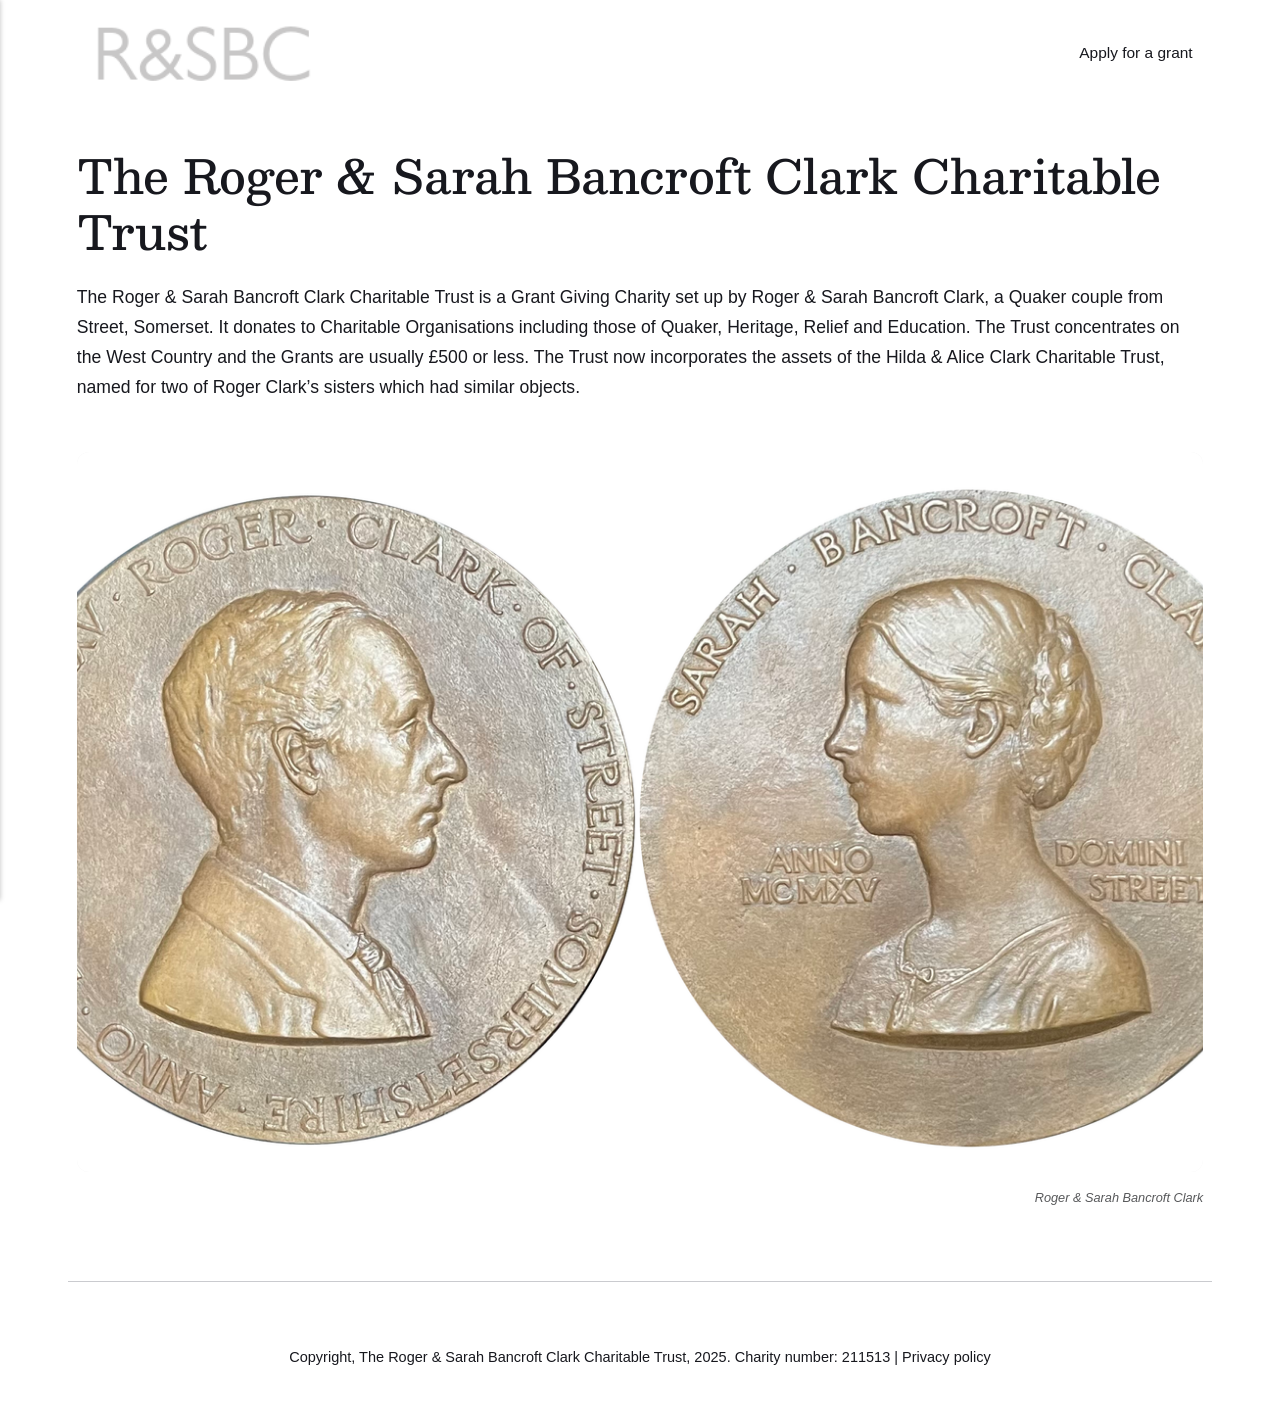
==== index.html @ e89df68a "Updated from Publii" ====
<!DOCTYPE html><html lang="en-gb"><head><meta charset="utf-8"><meta http-equiv="X-UA-Compatible" content="IE=edge"><meta name="viewport" content="width=device-width,initial-scale=1"><title>The Roger and Sarah Bancroft Clark Charitable Trust</title><meta name="generator" content="Publii Open-Source CMS for Static Site"><link rel="canonical" href="https://rsb-clark.github.io/gh-pages/"><link rel="alternate" type="application/atom+xml" href="https://rsb-clark.github.io/gh-pages/feed.xml" title="The Roger and Sarah Bancroft Clark Charitable Trust - RSS"><link rel="alternate" type="application/json" href="https://rsb-clark.github.io/gh-pages/feed.json" title="The Roger and Sarah Bancroft Clark Charitable Trust - JSON"><meta property="og:title" content="The Roger and Sarah Bancroft Clark Charitable Trust"><meta property="og:image" content="https://rsb-clark.github.io/gh-pages/media/website/rsbclogo.png"><meta property="og:image:width" content="200"><meta property="og:image:height" content="68"><meta property="og:site_name" content="The Roger and Sarah Bancroft Clark Charitable Trust"><meta property="og:description" content=""><meta property="og:url" content="https://rsb-clark.github.io/gh-pages/"><meta property="og:type" content="website"><link rel="preload" href="https://rsb-clark.github.io/gh-pages/assets/dynamic/fonts/besley/besley.woff2" as="font" type="font/woff2" crossorigin><link rel="preload" href="https://rsb-clark.github.io/gh-pages/assets/dynamic/fonts/besley/besley-italic.woff2" as="font" type="font/woff2" crossorigin><link rel="stylesheet" href="https://rsb-clark.github.io/gh-pages/assets/css/style.css?v&#x3D;e652a88edb22529c139892c6b4f80538"><script type="application/ld+json">{"@context":"http://schema.org","@type":"Organization","name":"The Roger and Sarah Bancroft Clark Charitable Trust","logo":"https://rsb-clark.github.io/gh-pages/media/website/rsbclogo.png","url":"https://rsb-clark.github.io/gh-pages/"}</script><noscript><style>img[loading] {
                    opacity: 1;
                }</style></noscript></head><body class="home-template"><header class="top js-header"><a class="logo" href="https://rsb-clark.github.io/gh-pages/"><img src="https://rsb-clark.github.io/gh-pages/media/website/rsbclogo.png" alt="The Roger and Sarah Bancroft Clark Charitable Trust" width="200" height="68"></a><nav class="navbar js-navbar"><button class="navbar__toggle js-toggle" aria-label="Menu" aria-haspopup="true" aria-expanded="false"><span class="navbar__toggle-box"><span class="navbar__toggle-inner">Menu</span></span></button><ul class="navbar__menu"><li><a href="https://rsb-clark.github.io/gh-pages/apply-for-a-grant.html" title="apply" target="_self">Apply for a grant</a></li></ul></nav></header><main><div class="hero"><header class="hero__content"><div class="wrapper"><h1>The Roger &amp; Sarah Bancroft Clark Charitable Trust</h1><p>The Roger &amp; Sarah Bancroft Clark Charitable Trust is a Grant Giving Charity set up by Roger &amp; Sarah Bancroft Clark, a Quaker couple from Street, Somerset. It donates to Charitable Organisations including those of Quaker, Heritage, Relief and Education. The Trust concentrates on the West Country and the Grants are usually £500 or less. The Trust now incorporates the assets of the Hilda &amp; Alice Clark Charitable Trust, named for two of Roger Clark’s sisters which had similar objects.</p></div></header><figure class="hero__image"><div class="hero__image-wrapper"><img src="https://rsb-clark.github.io/gh-pages/media/website/rsbc.png" srcset="https://rsb-clark.github.io/gh-pages/media/website/responsive/rsbc-xs.png 640w, https://rsb-clark.github.io/gh-pages/media/website/responsive/rsbc-sm.png 768w, https://rsb-clark.github.io/gh-pages/media/website/responsive/rsbc-md.png 1024w, https://rsb-clark.github.io/gh-pages/media/website/responsive/rsbc-lg.png 1366w, https://rsb-clark.github.io/gh-pages/media/website/responsive/rsbc-xl.png 1600w, https://rsb-clark.github.io/gh-pages/media/website/responsive/rsbc-2xl.png 1920w" sizes="88vw" loading="eager" width="2505" height="1347" alt="Roger &amp; Sarah Bancroft Clark"></div><figcaption>Roger &amp; Sarah Bancroft Clark</figcaption></figure></div><div class="wrapper feed"></div></main><footer class="footer"><div class="wrapper"><div class="footer__copyright"><p>Copyright, The Roger &amp; Sarah Bancroft Clark Charitable Trust, 2025. Charity number: 211513 | <a>Privacy policy</a></p></div><button id="backToTop" class="footer__bttop" aria-label="Back to top" title="Back to top"><svg width="20" height="20"><use xlink:href="https://rsb-clark.github.io/gh-pages/assets/svg/svg-map.svg#toparrow"/></svg></button></div></footer><script defer="defer" src="https://rsb-clark.github.io/gh-pages/assets/js/scripts.min.js?v&#x3D;700105c316933a8202041b6415abb233"></script><script>window.publiiThemeMenuConfig={mobileMenuMode:'sidebar',animationSpeed:300,submenuWidth: 'auto',doubleClickTime:500,mobileMenuExpandableSubmenus:true,relatedContainerForOverlayMenuSelector:'.top'};</script><script>var images = document.querySelectorAll('img[loading]');
        for (var i = 0; i < images.length; i++) {
            if (images[i].complete) {
                images[i].classList.add('is-loaded');
            } else {
                images[i].addEventListener('load', function () {
                    this.classList.add('is-loaded');
                }, false);
            }
        }</script></body></html>
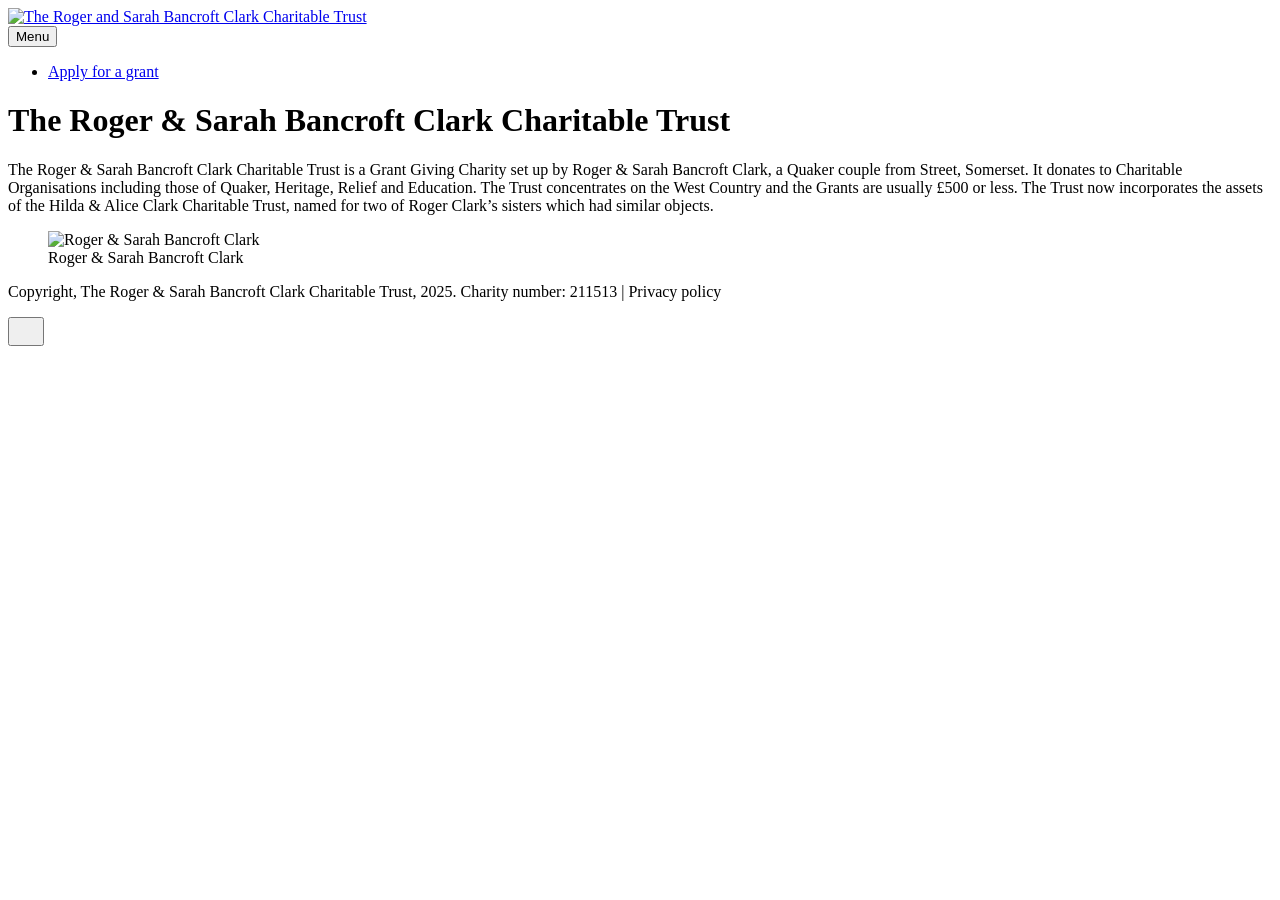
==== commit 199f2b4e: "Updated from Publii" ====
--- a/index.html
+++ b/index.html
@@ -1,6 +1,6 @@
-<!DOCTYPE html><html lang="en-gb"><head><meta charset="utf-8"><meta http-equiv="X-UA-Compatible" content="IE=edge"><meta name="viewport" content="width=device-width,initial-scale=1"><title>The Roger and Sarah Bancroft Clark Charitable Trust</title><meta name="generator" content="Publii Open-Source CMS for Static Site"><link rel="canonical" href="https://rsb-clark.github.io/gh-pages/"><link rel="alternate" type="application/atom+xml" href="https://rsb-clark.github.io/gh-pages/feed.xml" title="The Roger and Sarah Bancroft Clark Charitable Trust - RSS"><link rel="alternate" type="application/json" href="https://rsb-clark.github.io/gh-pages/feed.json" title="The Roger and Sarah Bancroft Clark Charitable Trust - JSON"><meta property="og:title" content="The Roger and Sarah Bancroft Clark Charitable Trust"><meta property="og:image" content="https://rsb-clark.github.io/gh-pages/media/website/rsbclogo.png"><meta property="og:image:width" content="200"><meta property="og:image:height" content="68"><meta property="og:site_name" content="The Roger and Sarah Bancroft Clark Charitable Trust"><meta property="og:description" content=""><meta property="og:url" content="https://rsb-clark.github.io/gh-pages/"><meta property="og:type" content="website"><link rel="preload" href="https://rsb-clark.github.io/gh-pages/assets/dynamic/fonts/besley/besley.woff2" as="font" type="font/woff2" crossorigin><link rel="preload" href="https://rsb-clark.github.io/gh-pages/assets/dynamic/fonts/besley/besley-italic.woff2" as="font" type="font/woff2" crossorigin><link rel="stylesheet" href="https://rsb-clark.github.io/gh-pages/assets/css/style.css?v&#x3D;e652a88edb22529c139892c6b4f80538"><script type="application/ld+json">{"@context":"http://schema.org","@type":"Organization","name":"The Roger and Sarah Bancroft Clark Charitable Trust","logo":"https://rsb-clark.github.io/gh-pages/media/website/rsbclogo.png","url":"https://rsb-clark.github.io/gh-pages/"}</script><noscript><style>img[loading] {
+<!DOCTYPE html><html lang="en-gb"><head><meta charset="utf-8"><meta http-equiv="X-UA-Compatible" content="IE=edge"><meta name="viewport" content="width=device-width,initial-scale=1"><title>The Roger and Sarah Bancroft Clark Charitable Trust</title><meta name="generator" content="Publii Open-Source CMS for Static Site"><link rel="canonical" href="https://RSBCLARK.ORG/"><link rel="alternate" type="application/atom+xml" href="https://RSBCLARK.ORG/feed.xml" title="The Roger and Sarah Bancroft Clark Charitable Trust - RSS"><link rel="alternate" type="application/json" href="https://RSBCLARK.ORG/feed.json" title="The Roger and Sarah Bancroft Clark Charitable Trust - JSON"><meta property="og:title" content="The Roger and Sarah Bancroft Clark Charitable Trust"><meta property="og:image" content="https://RSBCLARK.ORG/media/website/rsbclogo.png"><meta property="og:image:width" content="200"><meta property="og:image:height" content="68"><meta property="og:site_name" content="The Roger and Sarah Bancroft Clark Charitable Trust"><meta property="og:description" content=""><meta property="og:url" content="https://RSBCLARK.ORG/"><meta property="og:type" content="website"><link rel="preload" href="https://RSBCLARK.ORG/assets/dynamic/fonts/besley/besley.woff2" as="font" type="font/woff2" crossorigin><link rel="preload" href="https://RSBCLARK.ORG/assets/dynamic/fonts/besley/besley-italic.woff2" as="font" type="font/woff2" crossorigin><link rel="stylesheet" href="https://RSBCLARK.ORG/assets/css/style.css?v&#x3D;e652a88edb22529c139892c6b4f80538"><script type="application/ld+json">{"@context":"http://schema.org","@type":"Organization","name":"The Roger and Sarah Bancroft Clark Charitable Trust","logo":"https://RSBCLARK.ORG/media/website/rsbclogo.png","url":"https://RSBCLARK.ORG/"}</script><noscript><style>img[loading] {
                     opacity: 1;
-                }</style></noscript></head><body class="home-template"><header class="top js-header"><a class="logo" href="https://rsb-clark.github.io/gh-pages/"><img src="https://rsb-clark.github.io/gh-pages/media/website/rsbclogo.png" alt="The Roger and Sarah Bancroft Clark Charitable Trust" width="200" height="68"></a><nav class="navbar js-navbar"><button class="navbar__toggle js-toggle" aria-label="Menu" aria-haspopup="true" aria-expanded="false"><span class="navbar__toggle-box"><span class="navbar__toggle-inner">Menu</span></span></button><ul class="navbar__menu"><li><a href="https://rsb-clark.github.io/gh-pages/apply-for-a-grant.html" title="apply" target="_self">Apply for a grant</a></li></ul></nav></header><main><div class="hero"><header class="hero__content"><div class="wrapper"><h1>The Roger &amp; Sarah Bancroft Clark Charitable Trust</h1><p>The Roger &amp; Sarah Bancroft Clark Charitable Trust is a Grant Giving Charity set up by Roger &amp; Sarah Bancroft Clark, a Quaker couple from Street, Somerset. It donates to Charitable Organisations including those of Quaker, Heritage, Relief and Education. The Trust concentrates on the West Country and the Grants are usually £500 or less. The Trust now incorporates the assets of the Hilda &amp; Alice Clark Charitable Trust, named for two of Roger Clark’s sisters which had similar objects.</p></div></header><figure class="hero__image"><div class="hero__image-wrapper"><img src="https://rsb-clark.github.io/gh-pages/media/website/rsbc.png" srcset="https://rsb-clark.github.io/gh-pages/media/website/responsive/rsbc-xs.png 640w, https://rsb-clark.github.io/gh-pages/media/website/responsive/rsbc-sm.png 768w, https://rsb-clark.github.io/gh-pages/media/website/responsive/rsbc-md.png 1024w, https://rsb-clark.github.io/gh-pages/media/website/responsive/rsbc-lg.png 1366w, https://rsb-clark.github.io/gh-pages/media/website/responsive/rsbc-xl.png 1600w, https://rsb-clark.github.io/gh-pages/media/website/responsive/rsbc-2xl.png 1920w" sizes="88vw" loading="eager" width="2505" height="1347" alt="Roger &amp; Sarah Bancroft Clark"></div><figcaption>Roger &amp; Sarah Bancroft Clark</figcaption></figure></div><div class="wrapper feed"></div></main><footer class="footer"><div class="wrapper"><div class="footer__copyright"><p>Copyright, The Roger &amp; Sarah Bancroft Clark Charitable Trust, 2025. Charity number: 211513 | <a>Privacy policy</a></p></div><button id="backToTop" class="footer__bttop" aria-label="Back to top" title="Back to top"><svg width="20" height="20"><use xlink:href="https://rsb-clark.github.io/gh-pages/assets/svg/svg-map.svg#toparrow"/></svg></button></div></footer><script defer="defer" src="https://rsb-clark.github.io/gh-pages/assets/js/scripts.min.js?v&#x3D;700105c316933a8202041b6415abb233"></script><script>window.publiiThemeMenuConfig={mobileMenuMode:'sidebar',animationSpeed:300,submenuWidth: 'auto',doubleClickTime:500,mobileMenuExpandableSubmenus:true,relatedContainerForOverlayMenuSelector:'.top'};</script><script>var images = document.querySelectorAll('img[loading]');
+                }</style></noscript></head><body class="home-template"><header class="top js-header"><a class="logo" href="https://RSBCLARK.ORG/"><img src="https://RSBCLARK.ORG/media/website/rsbclogo.png" alt="The Roger and Sarah Bancroft Clark Charitable Trust" width="200" height="68"></a><nav class="navbar js-navbar"><button class="navbar__toggle js-toggle" aria-label="Menu" aria-haspopup="true" aria-expanded="false"><span class="navbar__toggle-box"><span class="navbar__toggle-inner">Menu</span></span></button><ul class="navbar__menu"><li><a href="https://RSBCLARK.ORG/apply-for-a-grant.html" title="apply" target="_self">Apply for a grant</a></li></ul></nav></header><main><div class="hero"><header class="hero__content"><div class="wrapper"><h1>The Roger &amp; Sarah Bancroft Clark Charitable Trust</h1><p>The Roger &amp; Sarah Bancroft Clark Charitable Trust is a Grant Giving Charity set up by Roger &amp; Sarah Bancroft Clark, a Quaker couple from Street, Somerset. It donates to Charitable Organisations including those of Quaker, Heritage, Relief and Education. The Trust concentrates on the West Country and the Grants are usually £500 or less. The Trust now incorporates the assets of the Hilda &amp; Alice Clark Charitable Trust, named for two of Roger Clark’s sisters which had similar objects.</p></div></header><figure class="hero__image"><div class="hero__image-wrapper"><img src="https://RSBCLARK.ORG/media/website/rsbc.png" srcset="https://RSBCLARK.ORG/media/website/responsive/rsbc-xs.png 640w, https://RSBCLARK.ORG/media/website/responsive/rsbc-sm.png 768w, https://RSBCLARK.ORG/media/website/responsive/rsbc-md.png 1024w, https://RSBCLARK.ORG/media/website/responsive/rsbc-lg.png 1366w, https://RSBCLARK.ORG/media/website/responsive/rsbc-xl.png 1600w, https://RSBCLARK.ORG/media/website/responsive/rsbc-2xl.png 1920w" sizes="88vw" loading="eager" width="2505" height="1347" alt="Roger &amp; Sarah Bancroft Clark"></div><figcaption>Roger &amp; Sarah Bancroft Clark</figcaption></figure></div><div class="wrapper feed"></div></main><footer class="footer"><div class="wrapper"><div class="footer__copyright"><p>Copyright, The Roger &amp; Sarah Bancroft Clark Charitable Trust, 2025. Charity number: 211513 | <a>Privacy policy</a></p></div><button id="backToTop" class="footer__bttop" aria-label="Back to top" title="Back to top"><svg width="20" height="20"><use xlink:href="https://RSBCLARK.ORG/assets/svg/svg-map.svg#toparrow"/></svg></button></div></footer><script defer="defer" src="https://RSBCLARK.ORG/assets/js/scripts.min.js?v&#x3D;700105c316933a8202041b6415abb233"></script><script>window.publiiThemeMenuConfig={mobileMenuMode:'sidebar',animationSpeed:300,submenuWidth: 'auto',doubleClickTime:500,mobileMenuExpandableSubmenus:true,relatedContainerForOverlayMenuSelector:'.top'};</script><script>var images = document.querySelectorAll('img[loading]');
         for (var i = 0; i < images.length; i++) {
             if (images[i].complete) {
                 images[i].classList.add('is-loaded');
